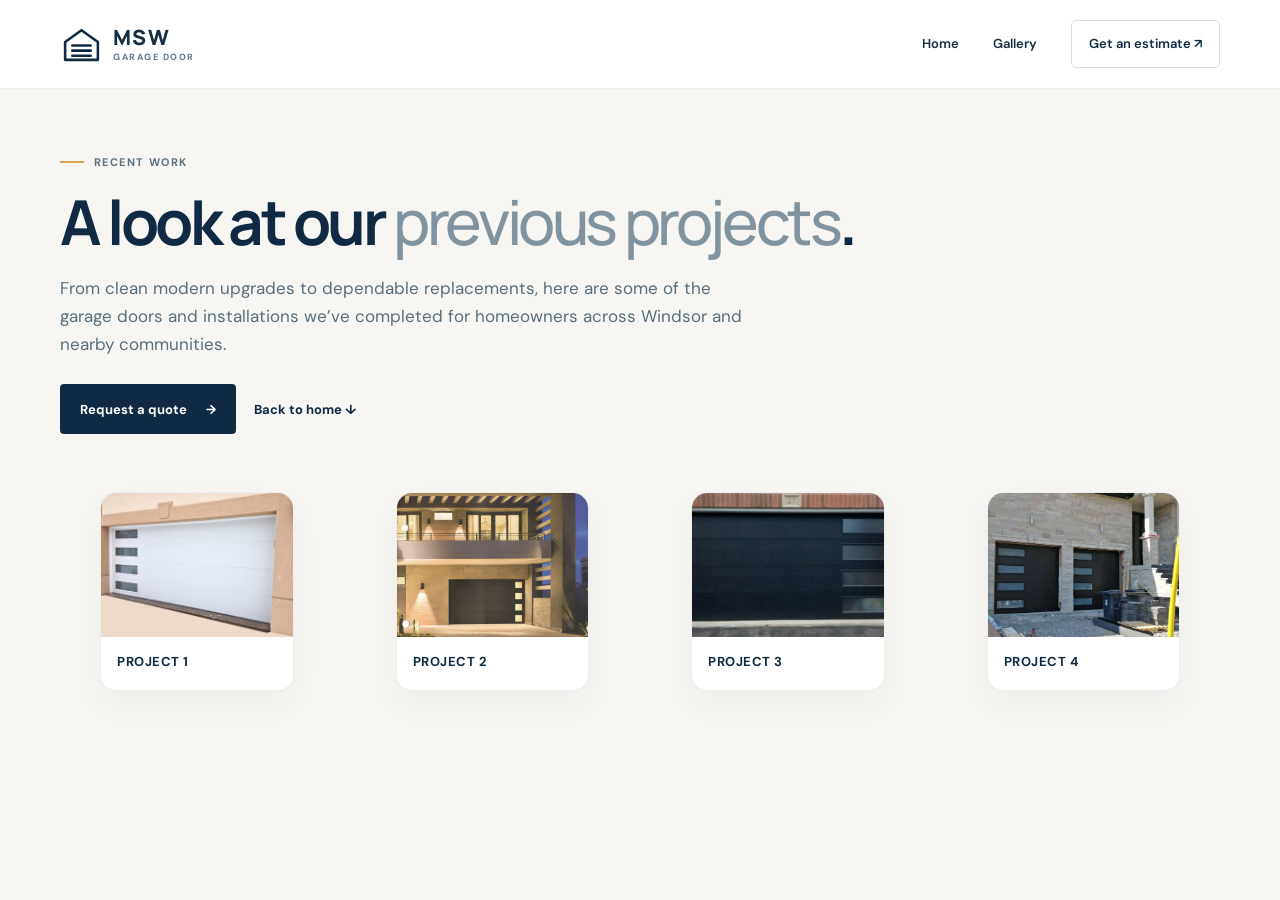
==== gallery.html @ 42cc7b43 "add gallery" ====
<!doctype html>
<html lang="en-CA">
  <head>
    <meta charset="utf-8">
    <meta name="viewport" content="width=device-width, initial-scale=1">
    <meta name="theme-color" content="#102a43">
    <meta
      name="description"
      content="Explore recent garage door projects and installation work by MSW Garage Door in Windsor, Ontario."
    >
    <title>Gallery | MSW Garage Door</title>
    <link rel="preconnect" href="https://fonts.googleapis.com">
    <link rel="preconnect" href="https://fonts.gstatic.com" crossorigin>
    <link
      href="https://fonts.googleapis.com/css2?family=DM+Sans:wght@400;500;600;700&family=Manrope:wght@400;500;600;700;800&display=swap"
      rel="stylesheet"
    >
    <style>
      :root {
        color-scheme: light;
        --navy: #102a43;
        --navy-deep: #0c2034;
        --ink: #172e42;
        --muted: #647789;
        --cream: #f7f6f2;
        --white: #fff;
        --gold: #d7a452;
        --line: #e2e8eb;
        --font-body: "DM Sans", sans-serif;
        --font-display: "Manrope", sans-serif;
      }

      * { box-sizing: border-box; }
      html { scroll-behavior: smooth; }
      body {
        margin: 0;
        background: var(--cream);
        color: var(--ink);
        font-family: var(--font-body);
        font-size: 16px;
        line-height: 1.65;
      }
      a { color: inherit; }
      img { max-width: 100%; display: block; }
      .container { width: min(1160px, calc(100% - 48px)); margin: 0 auto; }
      .site-header {
        position: relative;
        z-index: 2;
        background: rgba(255, 255, 255, 0.96);
        border-bottom: 1px solid rgba(16, 42, 67, 0.08);
        backdrop-filter: blur(8px);
      }
      .header-inner,
      .main-nav,
      .brand,
      .gallery-hero-actions {
        display: flex;
        align-items: center;
      }
      .header-inner {
        min-height: 88px;
        justify-content: space-between;
      }
      .brand {
        gap: 10px;
        text-decoration: none;
      }
      .brand-mark {
        display: grid;
        width: 43px;
        height: 43px;
        place-items: center;
        color: var(--navy);
      }
      .brand-mark svg { width: 100%; }
      .brand-copy {
        display: grid;
        line-height: 1;
      }
      .brand-copy strong {
        font-family: var(--font-display);
        font-size: 21px;
        font-weight: 800;
        letter-spacing: .06em;
      }
      .brand-copy span {
        margin-top: 5px;
        color: var(--muted);
        font-size: 9px;
        font-weight: 700;
        letter-spacing: .17em;
      }
      .main-nav {
        gap: 34px;
        font-size: 13px;
        font-weight: 600;
      }
      .main-nav a {
        text-decoration: none;
        transition: color .2s ease, background .2s ease;
      }
      .main-nav a:hover { color: #b57d2d; }
      .main-nav .nav-cta {
        padding: 12px 17px;
        border: 1px solid #d5dee4;
        border-radius: 5px;
        color: var(--navy);
      }
      .main-nav .nav-cta:hover {
        border-color: var(--navy);
        background: var(--navy);
        color: var(--white);
      }
      .page-main {
        padding: 64px 0 80px;
      }
      .gallery-hero {
        margin-bottom: 42px;
      }
      .eyebrow {
        display: flex;
        align-items: center;
        gap: 10px;
        margin: 0 0 18px;
        color: #5d7080;
        font-size: 11px;
        font-weight: 700;
        letter-spacing: .13em;
        text-transform: uppercase;
      }
      .eyebrow-line {
        width: 24px;
        height: 2px;
        background: var(--gold);
      }
      h1, h2, h3, p { margin-top: 0; }
      h1, h2, h3 {
        font-family: var(--font-display);
      }
      h1 {
        margin-bottom: 18px;
        color: var(--navy);
        font-size: clamp(38px, 5vw, 62px);
        line-height: 1.08;
        letter-spacing: -.055em;
      }
      h1 span { color: #80939f; font-weight: 500; }
      .gallery-intro {
        max-width: 700px;
        margin-bottom: 0;
        color: #586e7e;
        font-size: 17px;
      }
      .gallery-hero-actions {
        gap: 18px;
        margin-top: 26px;
        flex-wrap: wrap;
      }
      .button {
        display: inline-flex;
        min-height: 50px;
        align-items: center;
        justify-content: center;
        gap: 19px;
        padding: 0 19px;
        border: 1px solid transparent;
        border-radius: 4px;
        font-size: 13px;
        font-weight: 700;
        text-decoration: none;
        transition: transform .2s ease, background .2s ease;
      }
      .button:hover { transform: translateY(-2px); }
      .button-primary {
        background: var(--navy);
        color: var(--white);
      }
      .button-primary:hover { background: #1c3e59; }
      .text-link {
        color: var(--navy);
        font-size: 13px;
        font-weight: 700;
        text-decoration: none;
      }
      .gallery-grid {
        display: grid;
        grid-template-columns: repeat(auto-fit, minmax(240px, 1fr));
        gap: 22px;
      }
      .gallery-card {
        overflow: hidden;
        border: 1px solid rgba(16, 42, 67, 0.08);
        border-radius: 16px;
        background: var(--white);
        box-shadow: 0 14px 30px rgba(16, 42, 67, 0.04);
      }
      .gallery-card img {
        width: 100%;
        aspect-ratio: 4 / 3;
        object-fit: cover;
        transition: transform .3s ease;
      }
      .gallery-card:hover img { transform: scale(1.03); }
      .gallery-card figcaption {
        padding: 14px 16px 18px;
        color: var(--navy);
        font-size: 13px;
        font-weight: 700;
        letter-spacing: .04em;
        text-transform: uppercase;
      }
      @media (max-width: 720px) {
        .header-inner {
          flex-direction: column;
          justify-content: center;
          gap: 12px;
          padding: 16px 0;
        }
        .main-nav {
          flex-wrap: wrap;
          justify-content: center;
          gap: 16px 20px;
        }
      }
    </style>
  </head>
  <body>
    <header class="site-header">
      <div class="container header-inner">
        <a class="brand" href="index.html" aria-label="MSW Garage Door home">
          <span class="brand-mark" aria-hidden="true">
            <svg viewBox="0 0 42 42" fill="none"><path d="M5 18.5 21 7l16 11.5V36H5V18.5Z" stroke="currentColor" stroke-width="2.5" stroke-linejoin="round"/><path d="M12 22h18M12 27h18M12 32h18" stroke="currentColor" stroke-width="2.5" stroke-linecap="round"/></svg>
          </span>
          <span class="brand-copy"><strong>MSW</strong><span>GARAGE DOOR</span></span>
        </a>

        <nav class="main-nav" aria-label="Main navigation">
          <a href="index.html">Home</a>
          <a href="gallery.html">Gallery</a>
          <a class="nav-cta" href="index.html#contact">Get an estimate <span aria-hidden="true">↗</span></a>
        </nav>
      </div>
    </header>

    <main class="page-main">
      <div class="container">
        <section class="gallery-hero" aria-labelledby="gallery-heading">
          <p class="eyebrow"><span class="eyebrow-line"></span> Recent work</p>
          <h1 id="gallery-heading">A look at our <span>previous projects</span>.</h1>
          <p class="gallery-intro">From clean modern upgrades to dependable replacements, here are some of the garage doors and installations we’ve completed for homeowners across Windsor and nearby communities.</p>
          <div class="gallery-hero-actions">
            <a class="button button-primary" href="index.html#contact">Request a quote <span aria-hidden="true">→</span></a>
            <a class="text-link" href="index.html">Back to home <span aria-hidden="true">↓</span></a>
          </div>
        </section>

        <section aria-label="Garage door gallery">
          <div id="gallery-grid" class="gallery-grid"></div>
        </section>
      </div>
    </main>

    <script>
      const images = [
        { src: 'Gallery/GarageDoor_01.jpg', alt: 'Garage door installation project 1' },
        { src: 'Gallery/GarageDoor_04.jpg', alt: 'Garage door installation project 2' },
        { src: 'Gallery/GarageDoor_10.jpg', alt: 'Garage door installation project 3' },
        { src: 'Gallery/GarageDoor_Nov29_2021_A.jpg', alt: 'Garage door installation project 4' }
      ];

      const galleryGrid = document.getElementById('gallery-grid');

      images.forEach((image, index) => {
        const figure = document.createElement('figure');
        figure.className = 'gallery-card';
        figure.innerHTML = `
          <img src="${image.src}" alt="${image.alt}" loading="lazy">
          <figcaption>Project ${index + 1}</figcaption>
        `;
        galleryGrid.appendChild(figure);
      });
    </script>
  </body>
</html>
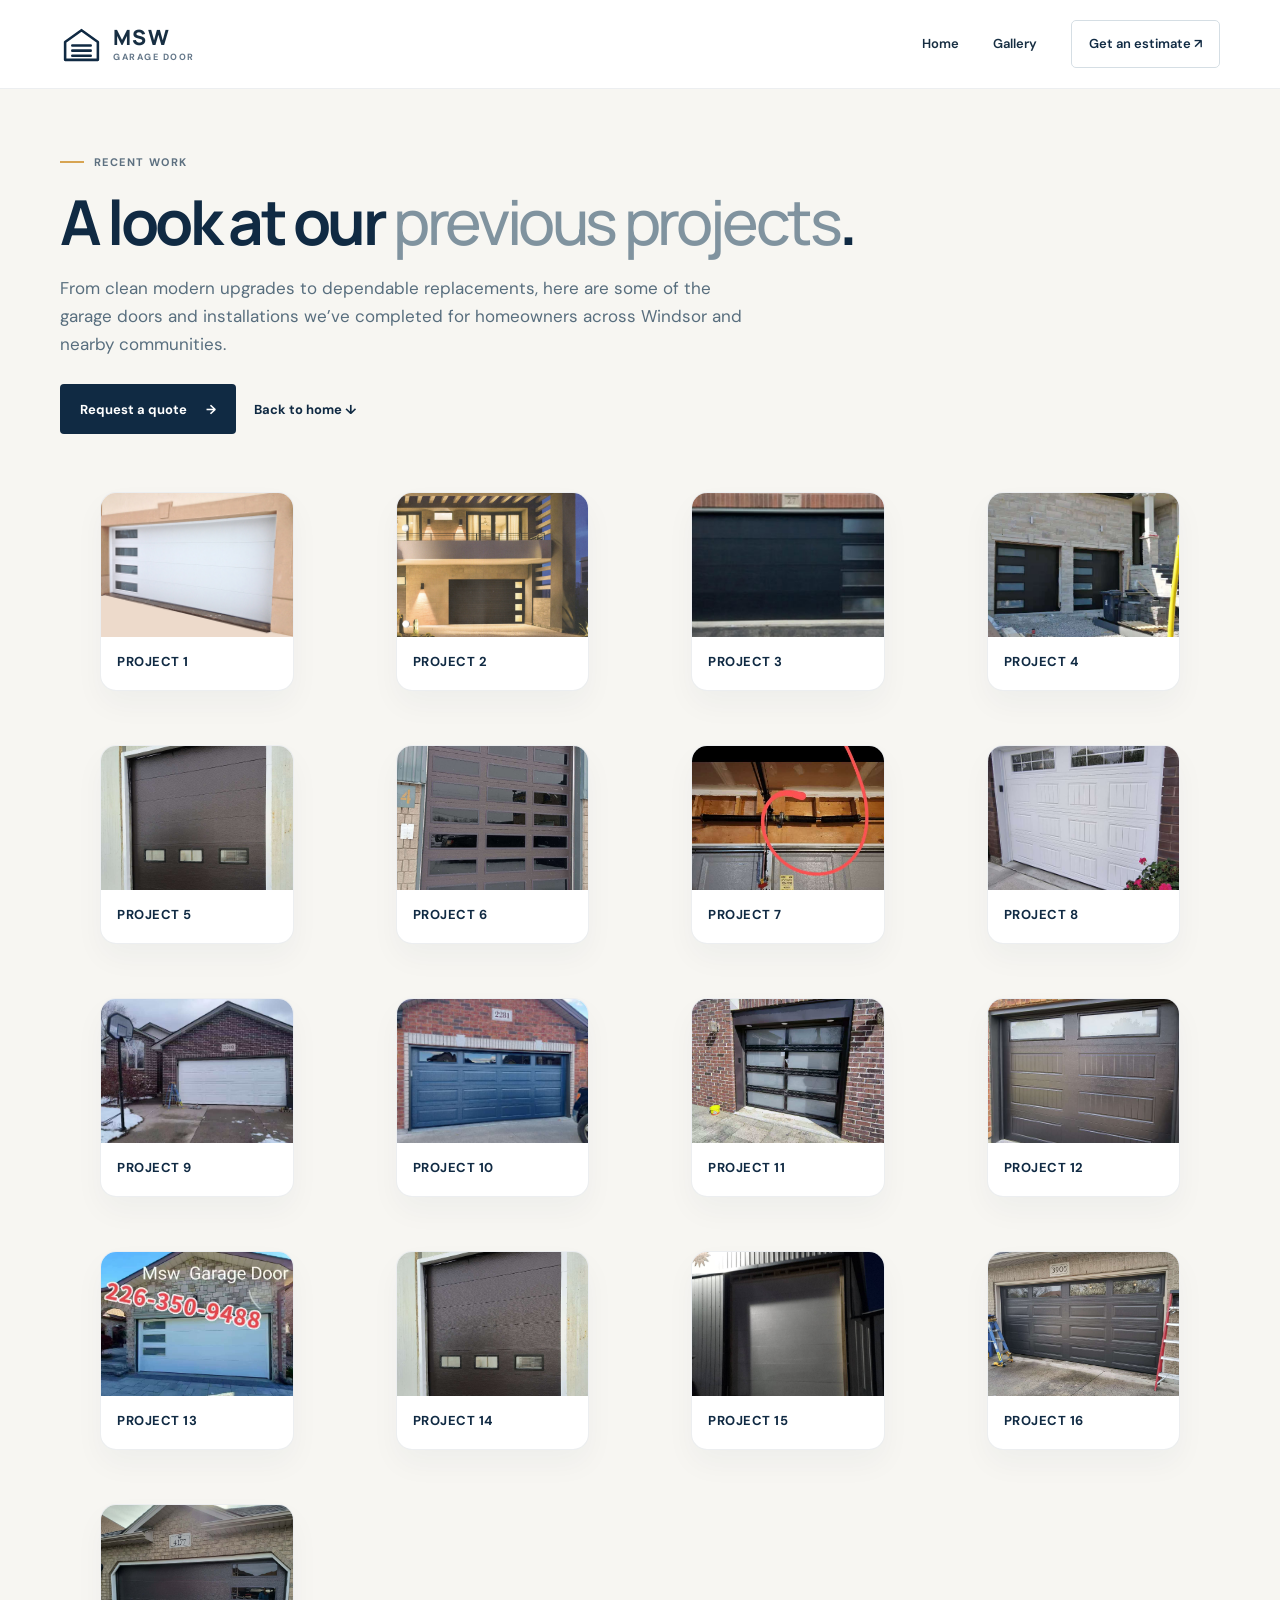
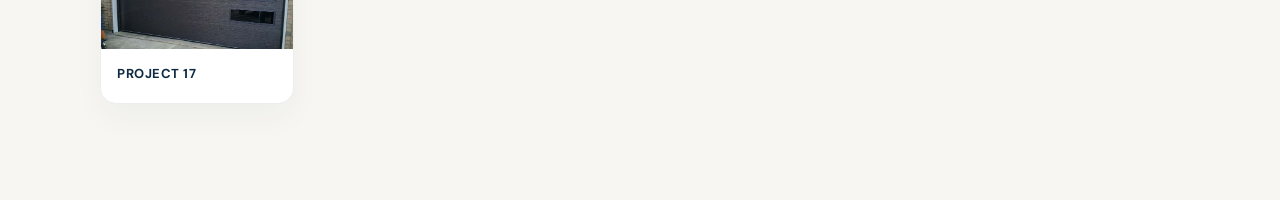
==== commit 70012db4: "gallary dispaly all files" ====
--- a/gallery.html
+++ b/gallery.html
@@ -193,6 +193,7 @@
         border-radius: 16px;
         background: var(--white);
         box-shadow: 0 14px 30px rgba(16, 42, 67, 0.04);
+        cursor: pointer;
       }
       .gallery-card img {
         width: 100%;
@@ -208,6 +209,50 @@
         font-weight: 700;
         letter-spacing: .04em;
         text-transform: uppercase;
+      }
+      .lightbox {
+        position: fixed;
+        inset: 0;
+        z-index: 30;
+        display: none;
+        align-items: center;
+        justify-content: center;
+        background: rgba(8, 20, 31, 0.8);
+        padding: 24px;
+      }
+      .lightbox.is-open {
+        display: flex;
+      }
+      .lightbox-content {
+        position: relative;
+        width: min(1100px, 100%);
+        max-height: 90vh;
+        border-radius: 18px;
+        background: rgba(255, 255, 255, 0.98);
+        box-shadow: 0 30px 80px rgba(0, 0, 0, 0.28);
+        overflow: hidden;
+      }
+      .lightbox-close {
+        position: absolute;
+        top: 12px;
+        right: 12px;
+        z-index: 2;
+        border: 0;
+        width: 42px;
+        height: 42px;
+        border-radius: 50%;
+        background: rgba(16, 42, 67, 0.8);
+        color: var(--white);
+        font-size: 24px;
+        line-height: 1;
+        cursor: pointer;
+      }
+      .lightbox-image {
+        display: block;
+        width: 100%;
+        max-height: 80vh;
+        object-fit: contain;
+        background: #edf2f4;
       }
       @media (max-width: 720px) {
         .header-inner {
@@ -260,24 +305,84 @@
       </div>
     </main>
 
+    <div id="lightbox" class="lightbox" aria-label="Image preview" aria-hidden="true">
+      <div class="lightbox-content">
+        <button class="lightbox-close" type="button" aria-label="Close image preview">×</button>
+        <img id="lightbox-image" class="lightbox-image" src="" alt="Selected project preview">
+      </div>
+    </div>
+
     <script>
       const images = [
         { src: 'Gallery/GarageDoor_01.jpg', alt: 'Garage door installation project 1' },
         { src: 'Gallery/GarageDoor_04.jpg', alt: 'Garage door installation project 2' },
         { src: 'Gallery/GarageDoor_10.jpg', alt: 'Garage door installation project 3' },
-        { src: 'Gallery/GarageDoor_Nov29_2021_A.jpg', alt: 'Garage door installation project 4' }
+        { src: 'Gallery/GarageDoor_Nov29_2021_A.jpg', alt: 'Garage door installation project 4' },
+        { src: 'Gallery/f990776b69248012558b0b5b55c3b3e7.jpg', alt: 'Garage door installation project 5' },
+        { src: 'Gallery/ec98ad11261a91fa8b1b18d65b49ed47.jpg', alt: 'Garage door installation project 6' },
+        { src: 'Gallery/c1027699da1f52c18e3321c6a73dd71c.jpg', alt: 'Garage door installation project 7' },
+        { src: 'Gallery/be876ff77b50254ca8331201b137027f.jpg', alt: 'Garage door installation project 8' },
+        { src: 'Gallery/5a1bf4cef4682441dffa0fdceb13bbf0.jpg', alt: 'Garage door installation project 9' },
+        { src: 'Gallery/4c1e87e26e5e55bce876766387152776.jpg', alt: 'Garage door installation project 10' },
+        { src: 'Gallery/4782bc99d741cc4d56bf657169dc9f86.jpg', alt: 'Garage door installation project 11' },
+        { src: 'Gallery/3f10f54d87a13ae9023170d76a95f35b.jpg', alt: 'Garage door installation project 12' },
+        { src: 'Gallery/2f1f61151e97567e1fe7f2d5b16cf197.jpg', alt: 'Garage door installation project 13' },
+        { src: 'Gallery/2efff59ddb7dce0d417598e4acc9168f.jpg', alt: 'Garage door installation project 14' },
+        { src: 'Gallery/2057daba35751ca8de7c4bd8280f52f0.jpg', alt: 'Garage door installation project 15' },
+        { src: 'Gallery/13306abb8a6d758033cf25ba31b2f190.jpg', alt: 'Garage door installation project 16' },
+        { src: 'Gallery/0b2d6bd2e43a01c18e19e50edc21e355.jpg', alt: 'Garage door installation project 17' }
       ];
 
       const galleryGrid = document.getElementById('gallery-grid');
+      const lightbox = document.getElementById('lightbox');
+      const lightboxImage = document.getElementById('lightbox-image');
+      const closeButton = document.querySelector('.lightbox-close');
 
       images.forEach((image, index) => {
         const figure = document.createElement('figure');
         figure.className = 'gallery-card';
+        figure.setAttribute('tabindex', '0');
+        figure.setAttribute('role', 'button');
+        figure.setAttribute('aria-label', `Open image for ${image.alt}`);
         figure.innerHTML = `
           <img src="${image.src}" alt="${image.alt}" loading="lazy">
           <figcaption>Project ${index + 1}</figcaption>
         `;
+
+        const openLightbox = () => {
+          lightboxImage.src = image.src;
+          lightboxImage.alt = image.alt;
+          lightbox.classList.add('is-open');
+          lightbox.setAttribute('aria-hidden', 'false');
+        };
+
+        figure.addEventListener('click', openLightbox);
+        figure.addEventListener('keydown', (event) => {
+          if (event.key === 'Enter' || event.key === ' ') {
+            event.preventDefault();
+            openLightbox();
+          }
+        });
+
         galleryGrid.appendChild(figure);
+      });
+
+      const closeLightbox = () => {
+        lightbox.classList.remove('is-open');
+        lightbox.setAttribute('aria-hidden', 'true');
+      };
+
+      closeButton.addEventListener('click', closeLightbox);
+      lightbox.addEventListener('click', (event) => {
+        if (event.target === lightbox) {
+          closeLightbox();
+        }
+      });
+
+      document.addEventListener('keydown', (event) => {
+        if (event.key === 'Escape' && lightbox.classList.contains('is-open')) {
+          closeLightbox();
+        }
       });
     </script>
   </body>
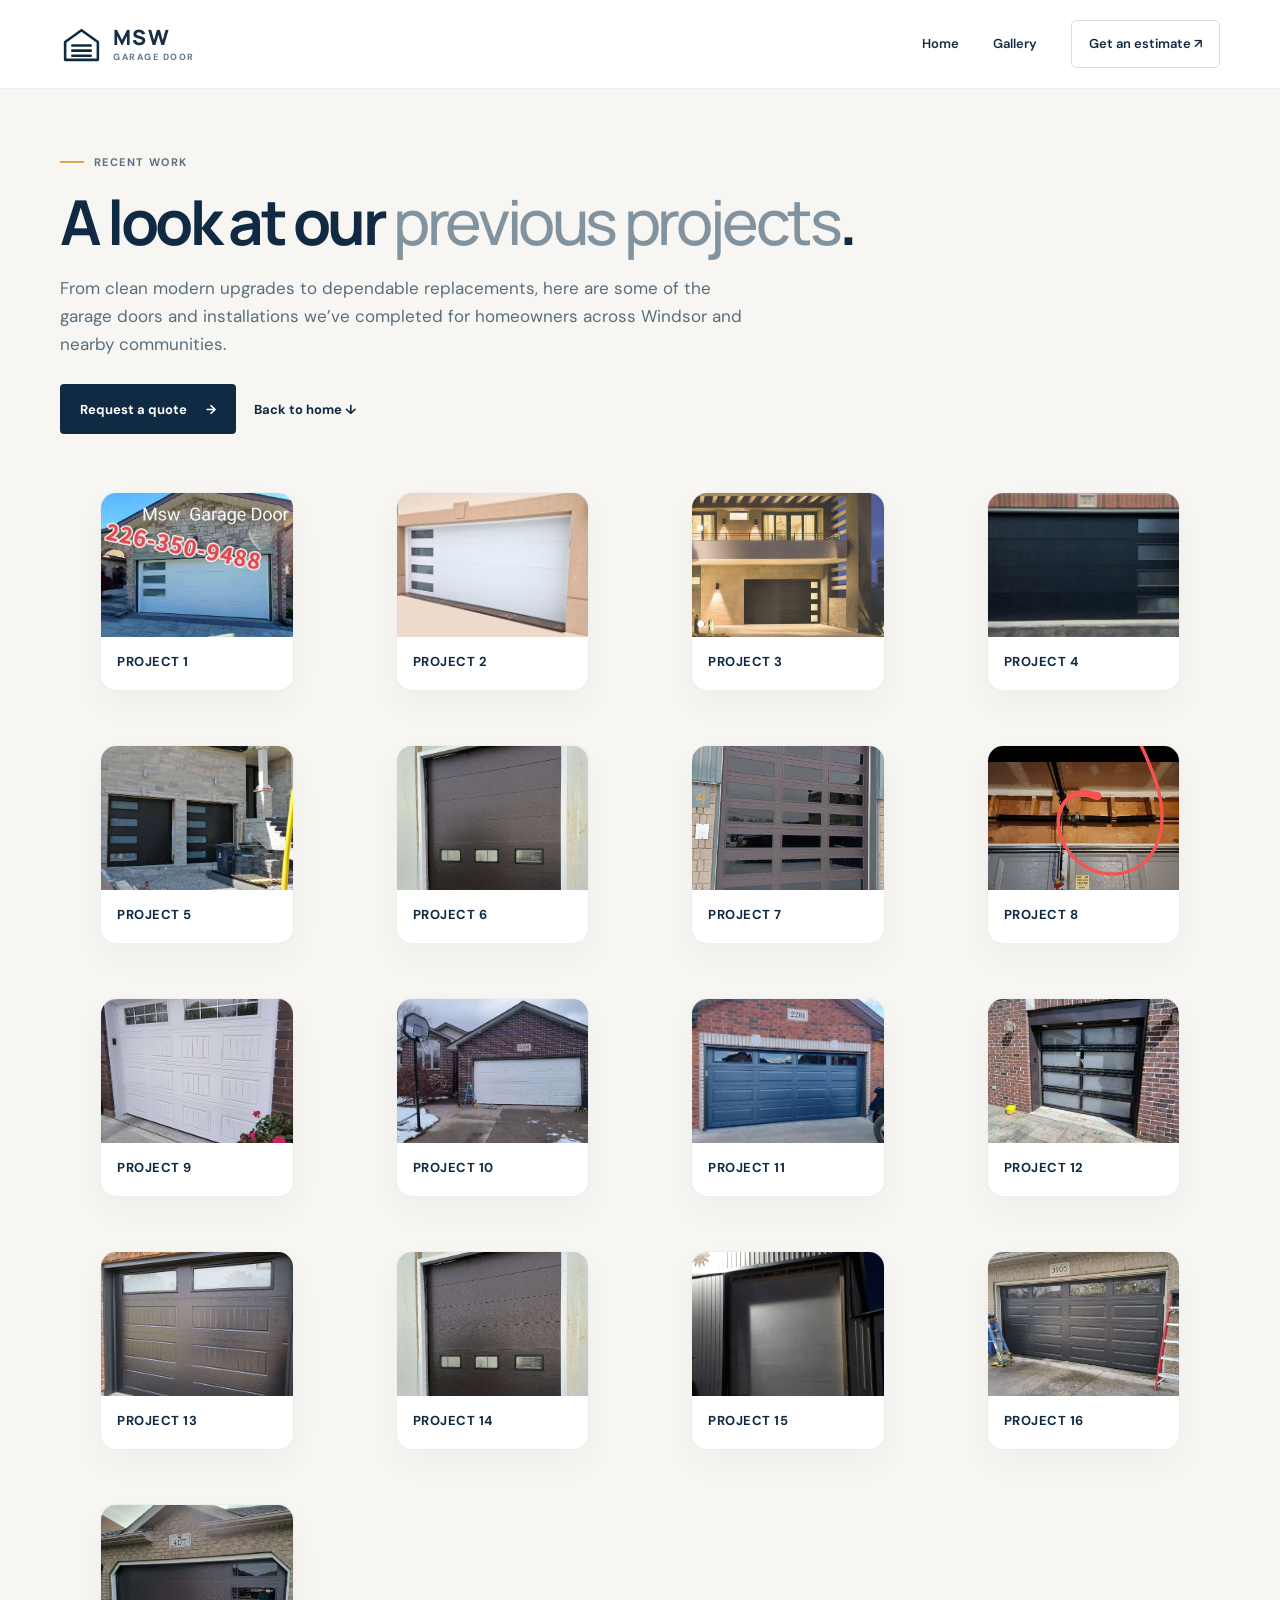
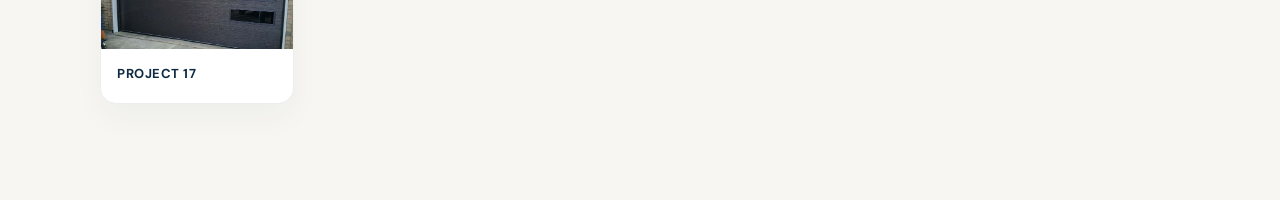
==== commit 0e9b6f09: "update gallary" ====
--- a/gallery.html
+++ b/gallery.html
@@ -314,6 +314,7 @@
 
     <script>
       const images = [
+        { src: 'Gallery/home.jpg', alt: 'MSW Garage Door project with contact information' },
         { src: 'Gallery/GarageDoor_01.jpg', alt: 'Garage door installation project 1' },
         { src: 'Gallery/GarageDoor_04.jpg', alt: 'Garage door installation project 2' },
         { src: 'Gallery/GarageDoor_10.jpg', alt: 'Garage door installation project 3' },
@@ -326,11 +327,10 @@
         { src: 'Gallery/4c1e87e26e5e55bce876766387152776.jpg', alt: 'Garage door installation project 10' },
         { src: 'Gallery/4782bc99d741cc4d56bf657169dc9f86.jpg', alt: 'Garage door installation project 11' },
         { src: 'Gallery/3f10f54d87a13ae9023170d76a95f35b.jpg', alt: 'Garage door installation project 12' },
-        { src: 'Gallery/2f1f61151e97567e1fe7f2d5b16cf197.jpg', alt: 'Garage door installation project 13' },
-        { src: 'Gallery/2efff59ddb7dce0d417598e4acc9168f.jpg', alt: 'Garage door installation project 14' },
-        { src: 'Gallery/2057daba35751ca8de7c4bd8280f52f0.jpg', alt: 'Garage door installation project 15' },
-        { src: 'Gallery/13306abb8a6d758033cf25ba31b2f190.jpg', alt: 'Garage door installation project 16' },
-        { src: 'Gallery/0b2d6bd2e43a01c18e19e50edc21e355.jpg', alt: 'Garage door installation project 17' }
+        { src: 'Gallery/2efff59ddb7dce0d417598e4acc9168f.jpg', alt: 'Garage door installation project 13' },
+        { src: 'Gallery/2057daba35751ca8de7c4bd8280f52f0.jpg', alt: 'Garage door installation project 14' },
+        { src: 'Gallery/13306abb8a6d758033cf25ba31b2f190.jpg', alt: 'Garage door installation project 15' },
+        { src: 'Gallery/0b2d6bd2e43a01c18e19e50edc21e355.jpg', alt: 'Garage door installation project 16' }
       ];
 
       const galleryGrid = document.getElementById('gallery-grid');
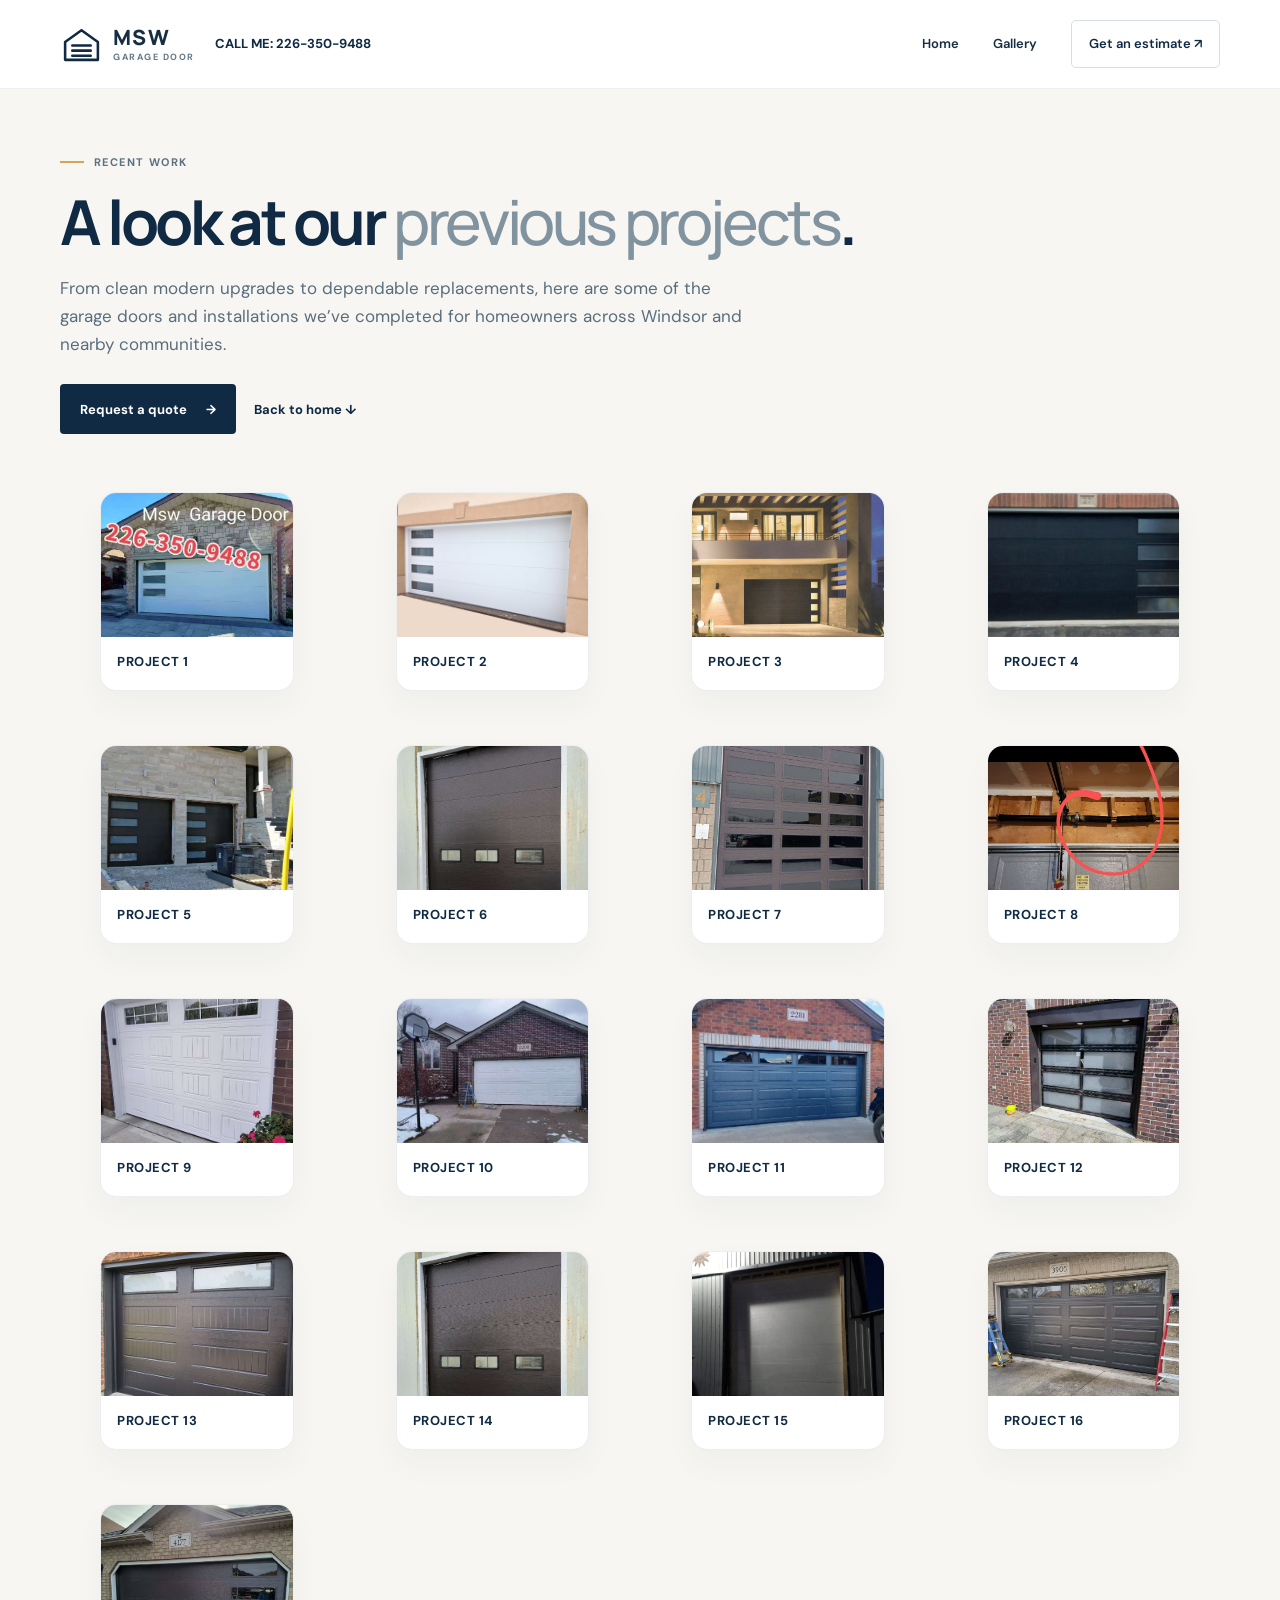
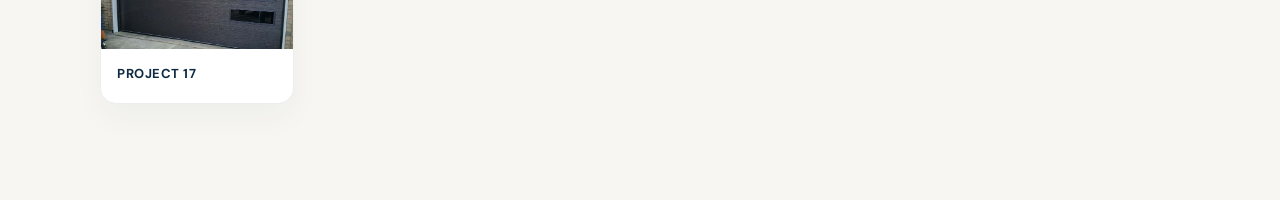
==== commit 803a03ed: "update phone number" ====
--- a/gallery.html
+++ b/gallery.html
@@ -51,6 +51,7 @@
         backdrop-filter: blur(8px);
       }
       .header-inner,
+      .header-brand-group,
       .main-nav,
       .brand,
       .gallery-hero-actions {
@@ -61,10 +62,21 @@
         min-height: 88px;
         justify-content: space-between;
       }
+      .header-brand-group {
+        gap: 20px;
+      }
       .brand {
         gap: 10px;
         text-decoration: none;
       }
+      .header-phone {
+        color: var(--navy);
+        font-size: 13px;
+        font-weight: 700;
+        text-decoration: none;
+        white-space: nowrap;
+      }
+      .header-phone:hover { color: #b57d2d; }
       .brand-mark {
         display: grid;
         width: 43px;
@@ -272,12 +284,15 @@
   <body>
     <header class="site-header">
       <div class="container header-inner">
-        <a class="brand" href="index.html" aria-label="MSW Garage Door home">
-          <span class="brand-mark" aria-hidden="true">
-            <svg viewBox="0 0 42 42" fill="none"><path d="M5 18.5 21 7l16 11.5V36H5V18.5Z" stroke="currentColor" stroke-width="2.5" stroke-linejoin="round"/><path d="M12 22h18M12 27h18M12 32h18" stroke="currentColor" stroke-width="2.5" stroke-linecap="round"/></svg>
-          </span>
-          <span class="brand-copy"><strong>MSW</strong><span>GARAGE DOOR</span></span>
-        </a>
+        <div class="header-brand-group">
+          <a class="brand" href="index.html" aria-label="MSW Garage Door home">
+            <span class="brand-mark" aria-hidden="true">
+              <svg viewBox="0 0 42 42" fill="none"><path d="M5 18.5 21 7l16 11.5V36H5V18.5Z" stroke="currentColor" stroke-width="2.5" stroke-linejoin="round"/><path d="M12 22h18M12 27h18M12 32h18" stroke="currentColor" stroke-width="2.5" stroke-linecap="round"/></svg>
+            </span>
+            <span class="brand-copy"><strong>MSW</strong><span>GARAGE DOOR</span></span>
+          </a>
+          <a class="header-phone" href="tel:+12263509488">CALL ME: 226-350-9488</a>
+        </div>
 
         <nav class="main-nav" aria-label="Main navigation">
           <a href="index.html">Home</a>
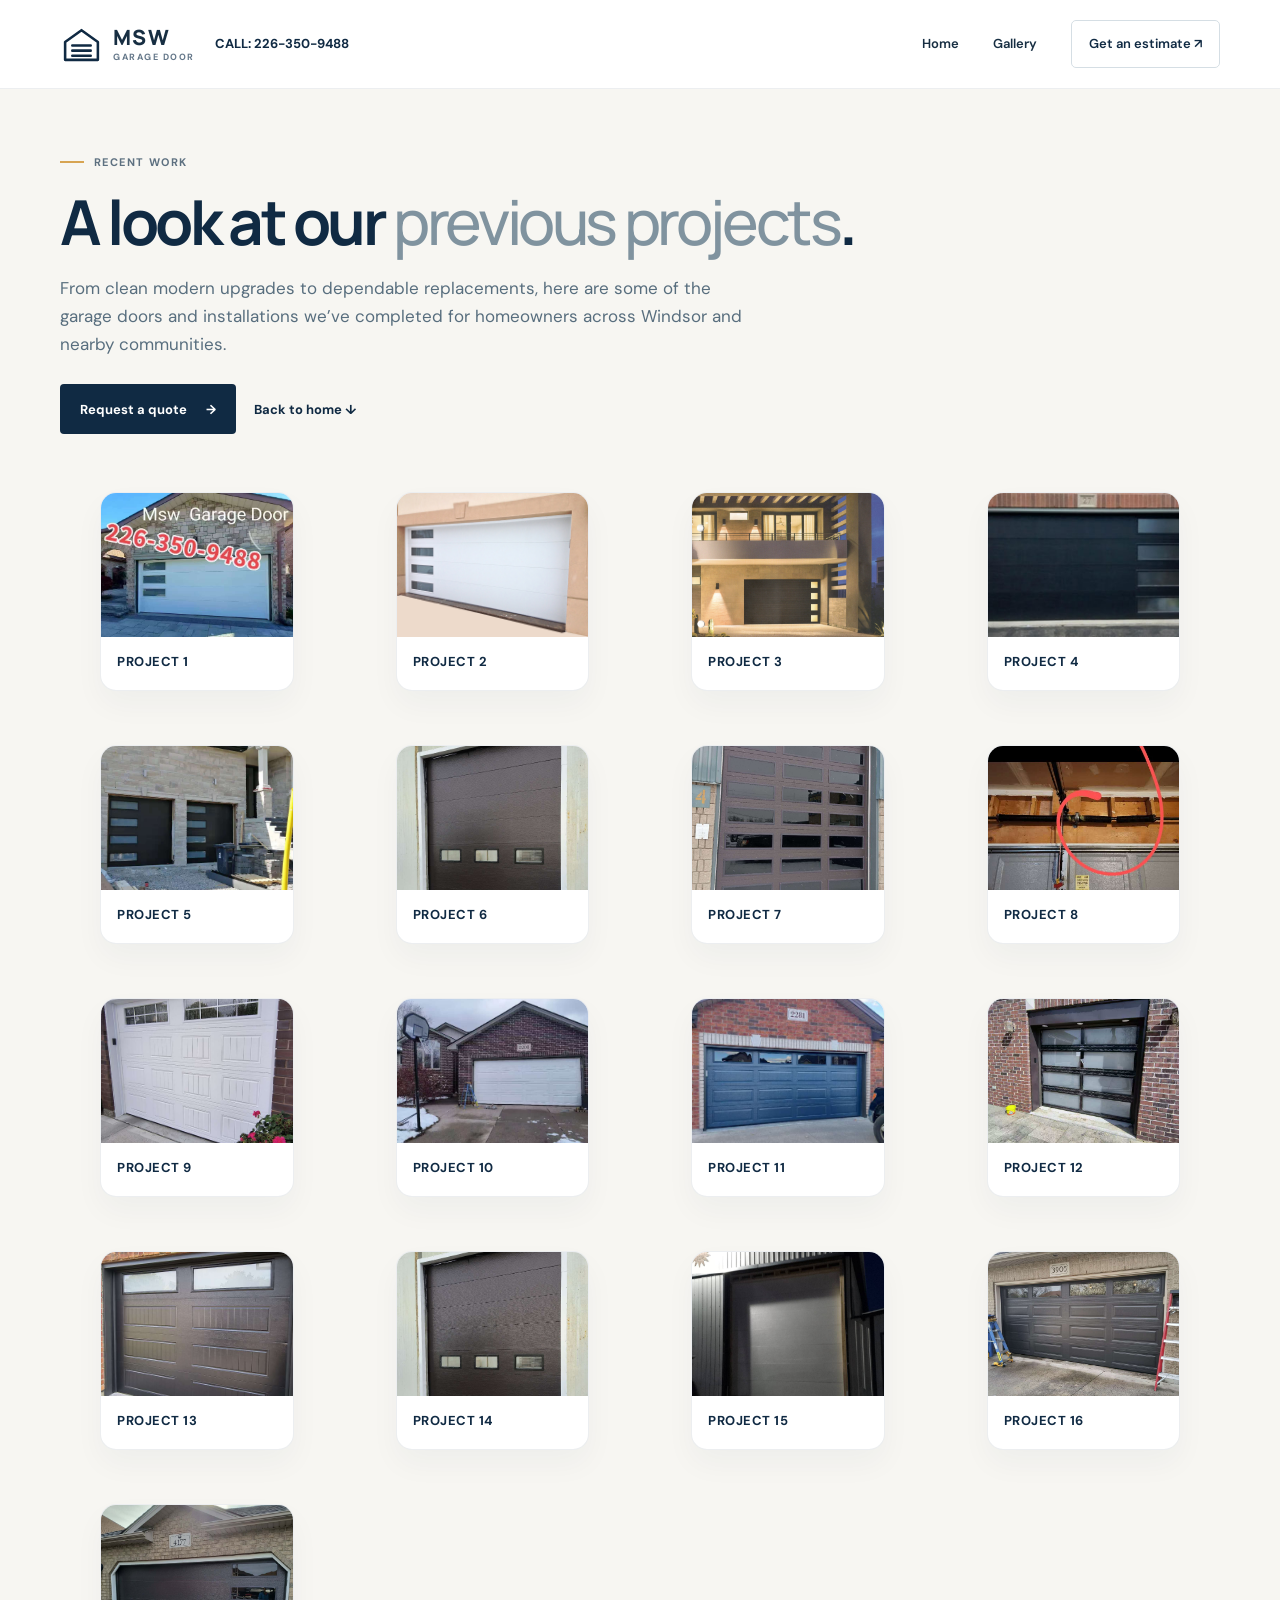
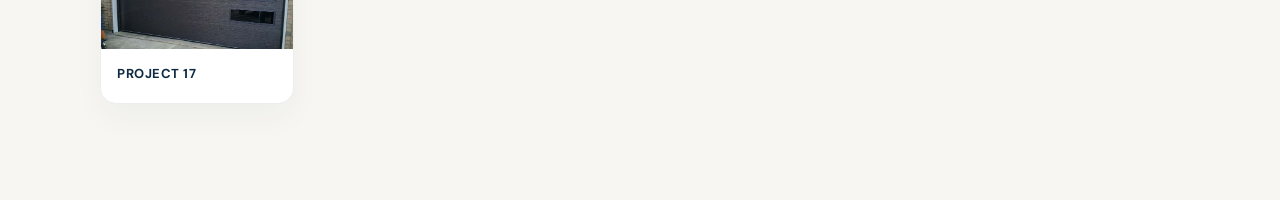
==== commit 29a71738: "update call me to call" ====
--- a/gallery.html
+++ b/gallery.html
@@ -291,7 +291,7 @@
             </span>
             <span class="brand-copy"><strong>MSW</strong><span>GARAGE DOOR</span></span>
           </a>
-          <a class="header-phone" href="tel:+12263509488">CALL ME: 226-350-9488</a>
+          <a class="header-phone" href="tel:+12263509488">CALL: 226-350-9488</a>
         </div>
 
         <nav class="main-nav" aria-label="Main navigation">
